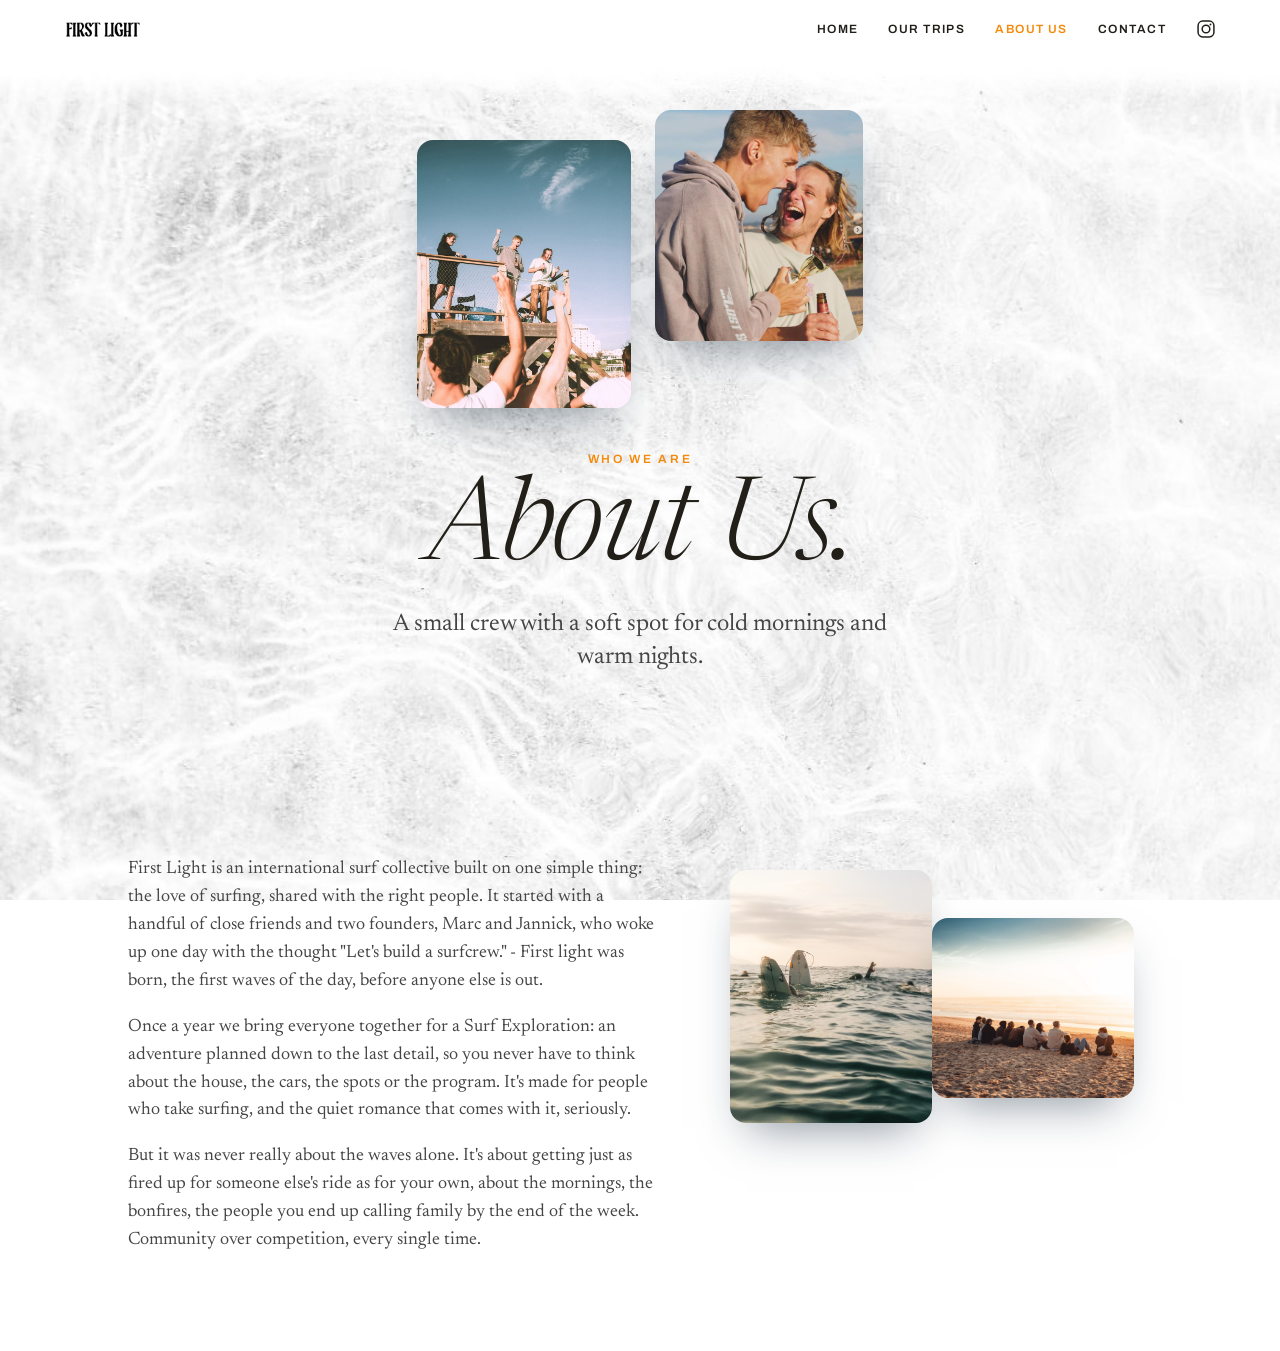
==== about/index.html @ 17855365 "Eigenstaendige Seiten (/trips /about /contact /imprint) mit echten URLs; Impressum englisch ohne Tel" ====
<!DOCTYPE html>
<html lang="en">
<head>
  <meta charset="utf-8">
  <meta name="viewport" content="width=device-width, initial-scale=1">
  <meta name="theme-color" content="#ffffff">
  <title>About Us — First Light</title>
  <meta name="description" content="First Light is an international surf collective built on the love of surfing, shared with the right people. Community over competition, every single time.">

  <link rel="preconnect" href="https://fonts.googleapis.com">
  <link rel="preconnect" href="https://fonts.gstatic.com" crossorigin>
  <link href="https://fonts.googleapis.com/css2?family=Newsreader:ital,opsz,wght@0,6..72,300;0,6..72,400;0,6..72,500;0,6..72,600;1,6..72,400;1,6..72,500&family=Archivo:wght@400;500;600;700&display=swap" rel="stylesheet">

  <link rel="icon" type="image/svg+xml" href="/assets/favicon_firstlight.png">
  <link rel="stylesheet" href="/styles.css">

  <!-- Intro-Herz nur beim ERSTEN Aufruf einer Sitzung zeigen. -->
  <script>
    try {
      if (sessionStorage.getItem('fl_intro_seen')) document.documentElement.classList.add('intro-seen');
      else sessionStorage.setItem('fl_intro_seen', '1');
    } catch (e) {}
  </script>
</head>

<body>

  <div class="loader" aria-hidden="true">
    <svg class="loader__heart" viewBox="0 0 240 220" fill="none" xmlns="http://www.w3.org/2000/svg">
      <path pathLength="1"
            d="M133 176 C 96 150, 44 130, 30 88 C 19 53, 52 24, 82 44 C 99 55, 111 73, 121 91 C 131 71, 146 49, 171 42 C 208 31, 227 64, 209 94 C 188 130, 138 156, 105 197"
            stroke="#F5F1E8" stroke-width="11" stroke-linecap="round" stroke-linejoin="round"/>
    </svg>
  </div>

  <div class="site-bg"></div>

  <header class="site-header">
    <div class="header-veil" aria-hidden="true"></div>
    <div class="header-inner">
      <a href="/" aria-label="First Light – Home">
        <img class="logo" src="/assets/firstlight-logo.png" alt="First Light">
      </a>
      <nav class="nav-desktop">
        <a class="nav-link" href="/">Home</a>
        <a class="nav-link" href="/trips/">Our Trips</a>
        <a class="nav-link" href="/about/" aria-current="page">About Us</a>
        <a class="nav-link" href="/contact/">Contact</a>
        <a class="nav-icon" href="https://www.instagram.com/firstlight.pt/" target="_blank" rel="noopener" aria-label="Instagram">
          <svg width="20" height="20" viewBox="0 0 24 24" fill="none" stroke="currentColor" stroke-width="1.8" stroke-linecap="round"><rect x="2.5" y="2.5" width="19" height="19" rx="5.5"></rect><circle cx="12" cy="12" r="4.6"></circle><circle cx="17.4" cy="6.6" r="1.1" fill="currentColor" stroke="none"></circle></svg>
        </a>
      </nav>
      <button class="burger" data-burger aria-label="Menü öffnen">
        <span class="burger__bar"></span>
        <span class="burger__bar"></span>
        <span class="burger__bar"></span>
      </button>
    </div>
  </header>

  <div class="mobile-menu" data-menu>
    <nav>
      <a class="mobile-menu__link" href="/">Home</a>
      <a class="mobile-menu__link" href="/trips/">Our Trips</a>
      <a class="mobile-menu__link" href="/about/" aria-current="page">About Us</a>
      <a class="mobile-menu__link" href="/contact/">Contact</a>
    </nav>
    <a class="mobile-menu__social" href="https://www.instagram.com/firstlight.pt/" target="_blank" rel="noopener" aria-label="Instagram">
      <svg width="22" height="22" viewBox="0 0 24 24" fill="none" stroke="currentColor" stroke-width="1.8" stroke-linecap="round"><rect x="2.5" y="2.5" width="19" height="19" rx="5.5"></rect><circle cx="12" cy="12" r="4.6"></circle><circle cx="17.4" cy="6.6" r="1.1" fill="currentColor" stroke="none"></circle></svg>
      <span>@FIRSTLIGHT.PT</span>
    </a>
  </div>


  <main>
    <!-- ================================================================
         SEITE: ABOUT US
         ================================================================ -->
    <section class="page" data-page="about" aria-label="About Us">

      <!-- ---- HERO ---- -->
      <div class="hero hero--sub">
        <div class="photo-row photo-row--sub hero-photos-about">
          <div class="photo float-a"><img src="/assets/web-ph-about-hero-1.jpg" alt=""></div>
          <div class="photo float-b"><img src="/assets/web-ph-about-hero-2.jpg" alt=""></div>
        </div>
        <div class="hero-copy">
          <div class="eyebrow">Who We Are</div>
          <h1 class="section-head">About Us.</h1>
          <p class="lede">A small crew with a soft spot for cold mornings and warm nights.</p>
        </div>
      </div>

      <!-- ---- TEXT + FOTOS ---- -->
      <section class="section">
        <div class="wrap about-grid">
          <div class="about-text reveal">
            <p>First Light is an international surf collective built on one simple thing: the love of surfing, shared with the right people. It started with a handful of close friends and two founders, Marc and Jannick, who woke up one day with the thought "Let's build a surfcrew." - First light was born, the first waves of the day, before anyone else is out.</p>
            <p>Once a year we bring everyone together for a Surf Exploration: an adventure planned down to the last detail, so you never have to think about the house, the cars, the spots or the program. It's made for people who take surfing, and the quiet romance that comes with it, seriously.</p>
            <p>But it was never really about the waves alone. It's about getting just as fired up for someone else's ride as for your own, about the mornings, the bonfires, the people you end up calling family by the end of the week. Community over competition, every single time.</p>
          </div>
          <div class="about-photos reveal reveal--d1">
            <div class="photo float-c"><img src="/assets/web-ph-about-3.jpg" alt=""></div>
            <div class="photo float-d"><img src="/assets/web-ph-about-2.jpg" alt=""></div>
          </div>
        </div>
      </section>
    </section>
  </main>

  <script src="/script.js"></script>
</body>
</html>
---- styles.css ----
/* ============================================================================
   FIRST LIGHT — Stylesheet
   ----------------------------------------------------------------------------
   Aufbau dieser Datei (von oben nach unten):
     1.  EINSTELLUNGEN   → Farben & Schriften zum schnellen Anpassen (:root)
     2.  GRUNDLAGEN      → Reset, Body, Hintergrund
     3.  HEADER & NAV    → Kopfzeile, Desktop-Navigation, Burger-Menü
     4.  MOBILE MENÜ     → Vollbild-Overlay auf dem Handy
     5.  BAUSTEINE       → wiederverwendbare Elemente (Buttons, Überschriften,
                            Fotos, Animationen) – einmal definiert, überall genutzt
     6.  SEITEN-LAYOUT   → Sections, Container, Hero
     7.  HOME            → Reel, Zitat, Key Facts, Programm, Preise, Footer
     8.  OUR TRIPS       → Trip-Blöcke
     9.  ABOUT US        → Text + Foto-Raster
     10. CONTACT         → schwebende Fotos + Kontaktbox
     11. DESKTOP         → alles ab 900px Breite (Mehrspaltigkeit etc.)
     12. BEWEGUNG AUS    → Animationen für Nutzer:innen mit "reduzierter Bewegung"

   TIPP: Das meiste, was du ändern willst (Farben, Schriften), steht ganz oben
   unter EINSTELLUNGEN. Texte und Bilder änderst du in der index.html.
   ============================================================================ */


/* ============================================================================
   1. EINSTELLUNGEN  —  hier die wichtigsten Stellschrauben
   ============================================================================ */
:root {
  /* ----- Farben -------------------------------------------------------------
     Ändere einen Hex-Wert (#......) und die Farbe wird überall im Layout
     übernommen, wo diese Variable benutzt wird. */
  --color-ink:        #211F18;  /* sehr dunkles Braun – Haupt-Überschriften & Text */
  --color-body:       var(--color-onyx-grey);  /* Fließtext → Onyx Grey */
  --color-muted:      var(--color-onyx-grey);  /* gedämpfter Text (Untertitel / Lede) → Onyx Grey */
  --color-blue:       #2F3F4C;  /* Blau – Footer, Loader & Imprint-Links */
  --color-navy:       var(--color-ocean-blue); /* Footer-Hintergrund → Ocean Blue */
  --color-accent:     var(--color-sunrise-orange); /* kleine Labels & Hover → Sunrise Orange */
  --color-gold:       var(--color-sunrise-orange); /* Buttons → Sunrise Orange */
  --color-gold-hover: #ffa971;  /* Sunrise Orange heller – Button beim Drüberfahren */
  --color-gold-soft:  var(--color-sunrise-orange); /* Button im dunklen Footer → Sunrise Orange */
  --color-cream:      var(--color-sea-salt);  /* heller Text auf dunklem Grund → Sea Salt */
  --color-cream-dim:  rgba(245,241,232,.78);  /* Sea Salt, leicht transparent */
  --color-mono:       var(--color-onyx-grey);  /* kleine Datums-/Mono-Labels → Onyx Grey */
  --color-line:       rgba(18,58,90,.16);    /* feine Trennlinien */
  --color-placeholder:#cdd6da;  /* Hintergrund leerer Foto-Platzhalter */

  /* ----- FIRST LIGHT COLOR IDENTITY -----------------------------------------
     Die offiziellen Markenfarben. Um sie irgendwo zu verwenden, einfach
     z. B. background: var(--color-ocean-blue); schreiben. */
  --color-ocean-blue:     #2F3F4C;  /* Ocean Blue    – dunkles Blau */
  --color-sea-salt:       #F5F1E8;  /* Sea Salt      – warmes Off-White */
  --color-sunrise-orange: #f5890a;  /* Sunrise Orange – kräftiger Akzent */
  --color-onyx-grey:      #454545;  /* Onyx Grey     – neutrales Dunkelgrau */

  /* ----- Schriften ----------------------------------------------------------
     Geladen werden Newsreader (Serife) & Archivo (serifenlos) per Google Fonts
     im <head> der index.html. Willst du andere Schriften:
       1. neuen <link> in der index.html eintragen
       2. hier den Namen austauschen */
  --font-serif: 'Newsreader', Georgia, serif;        /* Überschriften & Fließtext */
  --font-sans:  'Archivo', Helvetica, Arial, sans-serif; /* Labels, Navi, Buttons */
  --font-mono:  'Archivo', Helvetica, Arial, sans-serif; /* kleine Datums-Labels –
                   bewusst dieselbe Schrift wie Buttons/Eyebrows (einheitliches Bild) */

  /* ----- Layout -------------------------------------------------------------- */
  --maxwidth:  1080px;  /* maximale Breite des Inhalts auf großen Bildschirmen */
  --radius:    16px;    /* Eck-Rundung der Fotos */
  --shadow:    0 22px 44px -18px rgba(20,40,60,.5); /* Schatten unter den Fotos */
}


/* ============================================================================
   2. GRUNDLAGEN
   ============================================================================ */
* { box-sizing: border-box; }

html, body {
  margin: 0;
  padding: 0;
  font-family: var(--font-serif);
  color: var(--color-ink);
}
/* Weiß NUR auf html (nicht body!): wird beim Überscrollen (Gummiband-
   Effekt) sichtbar. Auf dem body würde es das Wasser-Foto (.site-bg,
   z-index:-1) verdecken. */
html { background: #ffffff; }

/* Fixer Hintergrund: das Wasser-Foto bleibt beim Scrollen stehen.
   Liegt hinter allen Inhalten (z-index:-1). Bild austauschen:
   assets/web-bg.jpg ersetzen oder den Pfad unten ändern. */
.site-bg {
  position: fixed;
  top: 0;
  left: 0;
  right: 0;
  /* Feste Höhe statt bottom:0 (früher inset:0). Am Handy ändert das Ein-/
     Ausblenden der Safari-Adressleiste sonst laufend die Elementhöhe, wodurch
     das "cover"-Hintergrundbild beim Scrollen sichtbar rein-/rauszoomt.
     100lvh ist die stabile, größtmögliche Viewport-Höhe → kein Zoomen mehr.
     100vh dient als Fallback für ältere Browser ohne lvh-Einheit. */
  height: 100vh;
  height: 100lvh;
  z-index: -1;
  /* Das Bild liegt auf ::before, damit dieses fixed-Element für Safaris
     Statusleisten-Sampling unsichtbar bleibt (siehe .site-header). */
}
.site-bg::before {
  content: "";
  position: absolute; inset: 0;
  background: #f4f6f7 url('assets/web-bg.jpg') center center / cover no-repeat;
}

img { display: block; max-width: 100%; }
a   { color: inherit; }


/* ============================================================================
   3. HEADER & NAVIGATION
   ============================================================================ */
/* Kopfzeile bleibt oben fixiert. Der weiße Verlauf sorgt dafür, dass die
   Navigation auch über hellen Fotos lesbar bleibt. */
/* WICHTIG – Safari-26-Statusleisten-Fix (iPhone):
   Safari 26 färbt den Bereich hinter Uhr/Dynamic Island mit der
   background-color des obersten sticky/fixed Elements ein – aber nur,
   wenn die Farbe DIREKT auf dem Element liegt (Verläufe, ::before und
   absolute Kinder ignoriert es). Deshalb ist der Header ein deckend
   weißer Balken – wie bei tagesschau.de und transfermarkt.de, wo die
   Statusleiste sauber aussieht. Der weiche Übergang nach unten liegt
   auf dem Kind-Element .header-veil (direkt unter dem Balken).
   margin-bottom gleicht die Höhe aus → kein Layout-Platzverbrauch. */
.site-header {
  position: sticky;
  top: 0;
  height: 64px;
  margin-bottom: -64px;
  background-color: #ffffff;     /* ← DIE Zeile, die Safari 26 ausliest */
  z-index: 50;
  pointer-events: none;          /* Balken selbst nicht klickbar … */
  transition: opacity .3s ease;
}

/* Weiche Unterkante des weißen Header-Balkens (das <div class="header-veil">
   in der index.html): kurzer Verlauf von voll weiß zu durchsichtig, damit
   die Fotos beim Scrollen sanft unter dem Balken abtauchen statt hart
   abgeschnitten zu werden. */
.header-veil {
  position: absolute;
  top: 100%;                     /* beginnt direkt unter dem weißen Balken */
  left: 0; right: 0;
  height: 40px;
  pointer-events: none;
  background: linear-gradient(180deg,
    #ffffff 0%, rgba(255,255,255,.9) 30%, rgba(255,255,255,.55) 60%,
    rgba(255,255,255,.22) 82%, rgba(255,255,255,0) 100%);
}

/* … aber Logo, Navi & Burger schon */
.header-inner {
  position: relative;   /* liegt damit ÜBER dem .header-veil-Hintergrund */
  display: flex;
  align-items: center;
  justify-content: space-between;
  padding: 18px 22px 0;   /* 18px Abstand zur Bildschirm-Oberkante */
  max-width: 1240px;
  margin: 0 auto;
}
.header-inner a,
.header-inner nav,
.header-inner button { pointer-events: auto; }

.logo { height: 22px; width: auto; }   /* Größe des Logos im Header */

/* Desktop-Navigation – auf dem Handy ausgeblendet (siehe Abschnitt 11) */
.nav-desktop { display: none; gap: 30px; align-items: center; }
.nav-link {
  font: 600 12px/1 var(--font-sans);
  letter-spacing: .12em;
  text-transform: uppercase;
  color: var(--color-ink);
  text-decoration: none;
  transition: color .2s ease;
}
.nav-link:hover,
.nav-icon:hover { color: var(--color-accent); }
/* aktuelle Seite in der Navigation hervorheben (eigenständige Seiten) */
.nav-link[aria-current="page"] { color: var(--color-accent); }
.nav-icon { display: inline-flex; color: var(--color-ink); transition: color .2s ease; }

/* Burger-Button (nur Handy). Die drei Balken haben Surfbrett-Form (clip-path). */
.burger {
  display: flex; flex-direction: column; gap: 6px;
  background: none; border: none; padding: 6px; cursor: pointer;
}
.burger__bar {
  display: block; width: 30px; height: 6px;
  background: var(--color-ink);
  clip-path: polygon(0 50%,16% 0,84% 0,100% 50%,84% 100%,16% 100%);
}

/* Wenn das Mobile-Menü offen ist, blenden wir den Header aus
   (die Klasse .menu-open wird per JavaScript an <body> gesetzt). */
.menu-open .site-header { opacity: 0; pointer-events: none; }


/* ============================================================================
   4. MOBILE MENÜ  (Vollbild-Overlay)
   ============================================================================ */
.mobile-menu {
  position: fixed; inset: 0; z-index: 60;
  /* WICHTIG: Dunkle Farbe + Blur liegen auf ::before, NICHT hier!
     Safari 26 liest background-color/backdrop-filter von fixed-Elementen
     für die iPhone-Statusleiste aus – auch im unsichtbaren Zustand
     (opacity 0). Das Menü liegt mit z-index 60 ÜBER dem weißen Header
     (50) und würde dessen Farbe sonst dauerhaft überstimmen. */
  opacity: 0; pointer-events: none; visibility: hidden;
  transform: translateY(-8px);
  transition: opacity .38s ease, transform .38s ease, visibility 0s linear .38s;
  display: flex; flex-direction: column;
  align-items: center; justify-content: flex-start;
  /* safe-area: Menüpunkte nicht unter Statusleiste/Home-Balken schieben */
  padding: calc(104px + env(safe-area-inset-top, 0px)) 32px
           calc(38px + env(safe-area-inset-bottom, 0px));
  text-align: center;
}
.mobile-menu::before {
  content: "";
  position: absolute; inset: 0; z-index: -1;
  background: rgba(47,63,76,.96);   /* Ocean Blue (#2F3F4C), leicht transparent */
  backdrop-filter: blur(8px);
  -webkit-backdrop-filter: blur(8px);
}
.mobile-menu.is-open {
  opacity: 1; pointer-events: auto; visibility: visible;
  transform: translateY(0);
  transition: opacity .38s ease, transform .38s ease, visibility 0s;
}
.mobile-menu nav { display: flex; flex-direction: column; align-items: center; gap: 6px; }
.mobile-menu__link {
  font: 300 44px/1.18 var(--font-serif);
  color: var(--color-cream);
  text-decoration: none;
  transition: color .2s ease;
}
.mobile-menu__link:hover,
.mobile-menu__link[aria-current="page"] { color: var(--color-gold); }
.mobile-menu__social {
  margin-top: auto;
  display: inline-flex; align-items: center; justify-content: center; gap: 10px;
  text-decoration: none; color: rgba(239,230,213,.7);
  transition: color .2s ease;
}
.mobile-menu__social:hover { color: var(--color-gold); }
.mobile-menu__social span { font: 600 12px var(--font-sans); letter-spacing: .12em; }


/* ============================================================================
   5. WIEDERVERWENDBARE BAUSTEINE
   ============================================================================ */

/* --- kleines Großbuchstaben-Label über Überschriften ("THE FIRST LIGHT …") - */
.eyebrow {
  font: 600 12px/1 var(--font-sans);
  letter-spacing: .22em;
  text-transform: uppercase;
  color: var(--color-accent);
  margin-bottom: 14px;
}
/* Variante mit etwas weniger Abstand (in Sektionen) */
.eyebrow--section { letter-spacing: .18em; margin-bottom: 8px; }

/* --- große Display-Überschrift auf der Startseite ("Surf Days.") ---------- */
.h1-display {
  margin: 0;
  font: italic 300 clamp(64px, 17vw, 96px)/0.92 var(--font-serif);
  letter-spacing: -.02em;
  color: var(--color-ink);
}
/* --- Display-Überschrift der Unterseiten ("Our Trips." / "About Us." …) ---
   Bewusst gleiche Größe wie .h1-display ("Surf Days." auf der Startseite). */
.section-head {
  margin: 0;
  font: italic 300 clamp(64px, 17vw, 96px)/0.92 var(--font-serif);
  letter-spacing: -.02em;
  color: var(--color-ink);
}
/* --- Standard-Überschrift innerhalb einer Sektion ------------------------- */
.h2 {
  margin: 0 0 26px;
  font: italic 400 30px/1.08 var(--font-serif);
  color: var(--color-ink);
}
/* --- einleitender Untertitel unter den großen Überschriften --------------- */
.lede {
  font: 400 19px/1.35 var(--font-serif);
  color: var(--color-muted);
  max-width: 340px;
}
/* --- kleines Datums-/Mono-Label ("SEP 5–12 · 2026 · PORTUGAL") ------------ */
.meta {
  font: 600 11px/1 var(--font-mono);
  letter-spacing: .18em;
  color: var(--color-mono);
}
/* --- großes Zitat --------------------------------------------------------- */
.quote {
  margin: 0;
  font: italic 400 32px/1.18 var(--font-serif);
  color: var(--color-ink);   /* das übliche "Schwarz" der Überschriften */
}

/* --- Buttons (goldener "Pillen"-Button) ----------------------------------- */
.btn {
  display: inline-flex; align-items: center; gap: 9px;
  font: 600 13px/1 var(--font-sans);
  letter-spacing: .10em;
  text-transform: uppercase;
  color: var(--color-sea-salt);
  background: var(--color-gold);
  padding: 15px 24px;
  border-radius: 999px;
  text-decoration: none;
  cursor: pointer; border: none;
  transition: background .2s ease;
}
/* Helleres Orange nur bei echtem Maus-Hover. Auf Touch-Geräten (iPhone)
   würde der Zustand nach dem Tippen "kleben bleiben" und der Button sähe
   dauerhaft anders aus als die übrigen CTAs. */
@media (hover: hover) {
  .btn:hover { background: var(--color-gold-hover); }
}

/* --- Foto-Karte: einheitlicher Look für ALLE Bilder ----------------------- */
/* Jedes <div class="photo"> enthält genau ein <img>. Bild austauschen =
   in der index.html das src="…" des <img> ändern. Größe/Position der einzelnen
   Fotos wird in den jeweiligen Abschnitten (Hero, Trips, …) gesetzt. */
.photo {
  position: relative;
  border-radius: var(--radius);
  overflow: hidden;
  box-shadow: var(--shadow);
}
.photo img {
  position: absolute; inset: 0;
  width: 100%; height: 100%;
  object-fit: cover;            /* füllt die Karte ohne Verzerrung */
}
/* leerer Platzhalter, bis ein echtes Foto eingesetzt wird */
.photo--placeholder {
  background: var(--color-placeholder);
  display: flex; align-items: center; justify-content: center;
}
.photo--placeholder::after {
  content: "photo";
  font: 500 9px/1 var(--font-mono);
  letter-spacing: .12em; text-transform: uppercase;
  color: #5b6b73;
}

/* --- Schwebe-Animation der Fotos -----------------------------------------
   Fünf leicht unterschiedliche Bewegungen (a–e), damit die Fotos nicht
   synchron wippen. Auf ein Foto wird z. B. class="photo float-a" gesetzt. */
@keyframes float-a { from { transform: rotate(-4deg)  translate(0,0); } to { transform: rotate(-2.4deg) translate(5px,-16px); } }
@keyframes float-b { from { transform: rotate(5deg)   translate(0,0); } to { transform: rotate(3.2deg)  translate(-7px,-13px); } }
@keyframes float-c { from { transform: rotate(3deg)   translate(0,0); } to { transform: rotate(5deg)    translate(6px,-11px); } }
@keyframes float-d { from { transform: rotate(-2deg)  translate(0,0); } to { transform: rotate(-4deg)   translate(-6px,-15px); } }
@keyframes float-e { from { transform: rotate(1.5deg) translate(0,0); } to { transform: rotate(-1deg)   translate(5px,-9px); } }
.float-a { animation: float-a 7s   ease-in-out infinite alternate; }
.float-b { animation: float-b 8.5s ease-in-out infinite alternate; }
.float-c { animation: float-c 7.6s ease-in-out infinite alternate; }
.float-d { animation: float-d 9.4s ease-in-out infinite alternate; }
.float-e { animation: float-e 7.9s ease-in-out infinite alternate; }

/* --- Einblenden beim Scrollen --------------------------------------------
   Elemente mit class="reveal" starten unsichtbar und blenden beim Scrollen
   sanft ein (nur Deckkraft, ohne Bewegung/Zoom).
   Das JavaScript fügt dazu die Klasse .is-visible hinzu. */
.reveal {
  opacity: 0;
  transition: opacity .7s ease;
}
.reveal.is-visible { opacity: 1; }
.reveal--d1 { transition-delay: .08s; }  /* leicht verzögert (Staffelung) */
.reveal--d2 { transition-delay: .12s; }


/* ============================================================================
   6. SEITEN-LAYOUT
   ============================================================================ */
/* Eine "Seite" = ein Abschnitt der Single-Page-Site. Per JavaScript wird
   immer nur eine sichtbar geschaltet (Home / Trips / About / Contact). */
.page[hidden] { display: none; }

/* zentrierter Inhalts-Container mit Innenabstand */
.wrap {
  width: 100%;
  max-width: var(--maxwidth);
  margin: 0 auto;
  padding: 0 28px;
}
.wrap--narrow { max-width: 760px; }   /* schmaler (Preise, Newsletter) */
.wrap--cta    { max-width: 820px; }   /* Schluss-Aufruf */

/* vertikaler Abstand zwischen den Sektionen */
.section { padding: 52px 0; }
.section--tight-top    { padding-top: 34px; }
.section--tight-bottom { padding-bottom: 38px; }

/* Hero = der große Kopfbereich oben auf jeder Seite */
.hero {
  position: relative;
  min-height: 100vh;
  display: flex; flex-direction: column;
  justify-content: center; align-items: center;
  gap: clamp(34px, 6vh, 68px);
  /* oben Platz für den fixierten Header (+ iPhone-Statusleiste) */
  padding: calc(120px + env(safe-area-inset-top, 0px)) 22px 60px;
  overflow: hidden;
}
.hero--sub { min-height: 66vh; gap: clamp(28px,5vh,52px); padding-bottom: 48px; }
.hero-copy { position: relative; z-index: 2; display: flex; flex-direction: column; align-items: center; text-align: center; }

/* Reihe schwebender Fotos im Hero */
.photo-row {
  display: flex; justify-content: center; align-items: flex-start;
  gap: clamp(12px,1.8vw,26px);
  width: 100%; max-width: 1040px; flex-wrap: nowrap;
}
.photo-row--sub { max-width: 520px; }


/* ============================================================================
   7. HOME
   ============================================================================ */

/* --- Hero-Fotos der Startseite (4 Stück, leicht versetzt) ----------------- */
.hero-photos-home .photo:nth-child(1) { width: clamp(112px,19vw,238px); aspect-ratio: 5/6;   margin-top: 40px; }
.hero-photos-home .photo:nth-child(2) { width: clamp(94px,16vw,196px);  aspect-ratio: 1/1;   margin-top: 8px; }
.hero-photos-home .photo:nth-child(3) { width: clamp(110px,19vw,228px); aspect-ratio: 5/6;   margin-top: 56px; }
.hero-photos-home .photo:nth-child(4) { width: clamp(88px,14.5vw,186px);aspect-ratio: 14/15; margin-top: 22px; }

/* --- Reel / Video ---------------------------------------------------------
   Hochkant-Videofläche. Noch ist hier ein Platzhalter. Um ein Video
   einzusetzen, in der index.html ein src in das <video>-Tag eintragen, z. B.:
       <video … src="assets/dein-clip.mp4"></video>
   Der Play-Platzhalter darüber kann dann entfernt werden. */
.reel-wrap { padding: 0; }
.reel {
  position: relative;
  width: 100%; aspect-ratio: 9/16;
  overflow: hidden; background: #d4dadd;
}
.reel video { position: absolute; inset: 0; z-index: 1; width: 100%; height: 100%; object-fit: cover; }
.reel__overlay {
  position: absolute; inset: 0; z-index: 2;
  display: flex; flex-direction: column; align-items: center; justify-content: center; gap: 16px;
}
.reel__play {
  width: 66px; height: 66px; border-radius: 999px;
  background: rgba(255,255,255,.92);
  display: flex; align-items: center; justify-content: center;
}
.reel__play::after {  /* das Play-Dreieck */
  content: ""; width: 0; height: 0;
  border-style: solid; border-width: 11px 0 11px 19px;
  border-color: transparent transparent transparent #4a5a62;
  margin-left: 4px;
}
.reel__hint { font: 500 10px/1 var(--font-mono); letter-spacing: .14em; text-transform: uppercase; color: #5b6b73; }

/* --- Crew-Fotoreihe (3 nebeneinander) -------------------------------------
   margin-top gibt der Fotoreihe Luft nach oben (zum Zitat); der Abstand nach
   unten (zur Programm-Sektion) wird über section--tight-top/-bottom klein
   gehalten, damit oben und unten ungefähr gleich viel Luft ist. */
.crew { display: flex; gap: 12px; margin-top: 60px; }
.crew .photo { flex: 1; height: 128px; }

/* --- Key Facts (Raster aus kleinen Kästchen) ------------------------------ */
.keyfacts {
  display: grid; grid-template-columns: 1fr 1fr; gap: 1px;
  background: rgba(18,58,90,.14);
  border: 1px solid rgba(18,58,90,.14);
  border-radius: 14px; overflow: hidden;
}
.keyfact { background: #fff; padding: 22px 20px; }
.keyfact__label { font: 600 10px/1 var(--font-sans); letter-spacing: .14em; text-transform: uppercase; color: var(--color-accent); margin-bottom: 9px; }
.keyfact__value { font: 400 19px/1.15 var(--font-serif); color: var(--color-ink); }

/* --- Programm (nummerierte Liste) -----------------------------------------
   Weiße Karte wie bei Key Facts & Preisen: hebt die Liste vom Wasser-
   Hintergrund ab. Die feinen Linien trennen die einzelnen Punkte. */
.programme {
  background: #fff;
  border: 1px solid var(--color-line);
  border-radius: 14px;
  padding: 4px 24px;
}
.programme__item {
  display: flex; align-items: baseline; gap: 16px;
  padding: 15px 0;
  border-bottom: 1px solid var(--color-line);
  break-inside: avoid;          /* hält eine Zeile in einer Spalte zusammen */
}
.programme__item:last-child { border-bottom: none; }
.programme__num  { font: 500 11px/1 var(--font-mono); color: var(--color-accent); width: 22px; }
.programme__name { font: 400 19px/1 var(--font-serif); color: var(--color-ink); }
.programme__name--italic { font-style: italic; }

/* --- Preise --------------------------------------------------------------- */
.price-card { border: 1px solid var(--color-line); border-radius: 14px; overflow: hidden; background: #fff; }
.price-row {
  display: flex; align-items: baseline; justify-content: space-between; gap: 18px;
  padding: 18px 22px;
  border-bottom: 1px solid rgba(18,58,90,.12);
}
.price-row:last-child { border-bottom: none; }
.price-row__label { font: 400 19px/1.2 var(--font-serif); color: var(--color-ink); }
.price-row__value { font: 500 24px/1 var(--font-serif); color: var(--color-ink); white-space: nowrap; }

/* --- Schluss-Aufruf (Closing CTA) ----------------------------------------- */
.closing { padding: 6px 0 64px; text-align: center; }
.closing h2 { margin: 0 0 36px; font: italic 300 clamp(40px,5vw,64px)/1.04 var(--font-serif); color: var(--color-ink); }
.closing .meta { margin: 0 0 24px; }

/* --- Footer (dunkelblau) -------------------------------------------------- */
.footer { background: var(--color-blue); padding: 56px 0 44px; color: var(--color-cream); }
.footer .eyebrow { color: var(--color-gold-soft); margin-bottom: 10px; }
.footer h2 { margin: 0 0 14px; font: 400 26px/1.12 var(--font-serif); color: var(--color-cream); }
.footer p  { margin: 0 0 26px; font: 400 15px/1.5 var(--font-serif); color: var(--color-cream-dim); max-width: 440px; }
.footer-social { display: inline-flex; align-items: center; gap: 10px; text-decoration: none; color: var(--color-cream); transition: color .2s ease; }
.footer-social:hover { color: var(--color-gold-soft); }
.footer-social span { font: 600 12px var(--font-sans); letter-spacing: .06em; }
/* zentriert den Instagram-Link unter dem Newsletter-Feld */
.footer-social-wrap { display: flex; justify-content: center; margin-top: 22px; }

/* --- Newsletter-Formular (im Footer) -------------------------------------- */
.newsletter { display: flex; gap: 8px; max-width: 460px; }
.newsletter input {
  flex: 1; min-width: 0;
  font: 400 14px var(--font-sans);
  padding: 13px 15px; border-radius: 999px;
  border: 1px solid rgba(245,241,232,.28);
  background: transparent; color: var(--color-cream);
}
/* Gleicher Stil wie die großen CTA-Buttons (.btn): Pille, Großbuchstaben */
.newsletter button {
  font: 600 13px/1 var(--font-sans); letter-spacing: .10em;
  text-transform: uppercase;
  padding: 15px 22px; border-radius: 999px; border: none;
  background: var(--color-gold); color: var(--color-sea-salt);
  cursor: pointer; white-space: nowrap;
  transition: background .2s ease;
}
@media (hover: hover) {
  .newsletter button:hover { background: var(--color-gold-hover); }
}
/* Erfolgsmeldung, die nach dem Absenden das Formular ersetzt */
.newsletter__done { margin: 0; font: 400 15px/1.5 var(--font-serif); color: var(--color-cream); }
/* Spam-Falle: komplett unsichtbar (nur Bots tragen hier etwas ein) */
.hp-field { position: absolute; left: -9999px; width: 1px; height: 1px; opacity: 0; }


/* ============================================================================
   8. OUR TRIPS
   ============================================================================ */

/* --- Hero-Fotos der Trips-Seite (2 Stück) --------------------------------- */
.hero-photos-trips .photo:nth-child(1) { width: clamp(128px,20vw,224px); aspect-ratio: 4/5; margin-top: 30px; }
.hero-photos-trips .photo:nth-child(2) { width: clamp(118px,18vw,206px); aspect-ratio: 5/6; margin-top: 0; }

/* --- ein einzelner Trip-Block --------------------------------------------- */
/* Auf dem Handy: Text zuerst, Foto-Cluster zentriert DARUNTER (kein Überlappen).
   Auf dem Desktop wird daraus ein 2-Spalten-Raster (siehe Abschnitt 11). */
.trip { position: relative; padding: 0 28px; }
.trip-copy { position: relative; z-index: 2; }
.trip-copy .eyebrow,
.trip-copy .label { font: 500 11px/1 var(--font-mono); letter-spacing: .08em; color: var(--color-accent); margin-bottom: 8px; }
.trip-copy h2 { margin: 0 0 8px; font: 400 clamp(34px,4.5vw,52px)/1.02 var(--font-serif); color: var(--color-ink); }
.trip-copy p  { margin: 0; font: 400 18px/1.4 var(--font-serif); color: var(--color-muted); max-width: 300px; }

/* Foto-Cluster eines Trips (drei überlappende Fotos).
   Handy: großer, dichter Cluster, zentriert unter dem Text (überlagert den Text
   nicht). Höhe kommt aus aspect-ratio, damit alles sauber mitskaliert. */
.trip-stage { position: relative; width: min(320px, 82vw); aspect-ratio: 300 / 460; margin: 26px auto 0; }

/* Positionen der drei Fotos – Standard-Ausrichtung (Trip 01 & 03) */
.trip:not(.trip--rev) .trip-stage .photo:nth-child(1) { position: absolute; right: 0;  top: 0;   width: 62%; aspect-ratio: 4/5; }
.trip:not(.trip--rev) .trip-stage .photo:nth-child(2) { position: absolute; left: 0;   top: 33%; width: 56%; aspect-ratio: 1/1; }
.trip:not(.trip--rev) .trip-stage .photo:nth-child(3) { position: absolute; right: 8%; top: 54%; width: 52%; aspect-ratio: 4/5; }
/* gespiegelte Ausrichtung (Trip 02) */
.trip--rev .trip-stage .photo:nth-child(1) { position: absolute; left: 0;   top: 0;   width: 62%; aspect-ratio: 4/5; }
.trip--rev .trip-stage .photo:nth-child(2) { position: absolute; right: 0;  top: 33%; width: 56%; aspect-ratio: 1/1; }
.trip--rev .trip-stage .photo:nth-child(3) { position: absolute; left: 8%;  top: 54%; width: 52%; aspect-ratio: 4/5; }

/* --- Newsletter-Footer der Trips-Seite ------------------------------------ */
/* --- Instagram-Symbol + Imprint: rechts unten im Footer, auf einer Höhe --- */
.footer-legal {
  margin-top: 44px;
  display: flex;
  align-items: center;
  justify-content: flex-end;
  gap: 18px;
}
.footer-legal a {
  font: 500 11px/1 var(--font-sans);
  letter-spacing: .1em;
  text-transform: uppercase;
  color: var(--color-cream-dim);
  text-decoration: none;
  transition: color .2s ease;
}
.footer-legal a:hover { color: var(--color-gold-soft); }

/* --- Imprint-Seite (Impressum) --------------------------------------------- */
.imprint {
  max-width: 640px;
  margin: 0 auto;
  padding: 140px 28px 90px;   /* oben Platz für den fixierten Header */
}
.imprint h2 {
  margin: 34px 0 10px;
  font: 600 13px/1 var(--font-sans);
  letter-spacing: .08em;
  text-transform: uppercase;
  color: var(--color-accent);
}
.imprint p {
  margin: 0;
  font: 400 15px/1.65 var(--font-serif);
  color: var(--color-body);
}
.imprint a { color: var(--color-blue); }

.footer--center { padding: 50px 0 46px; }
.footer--center .wrap { text-align: center; }
.footer--center .eyebrow { font: 500 11px/1 var(--font-mono); letter-spacing: .08em; color: var(--color-gold-soft); margin-bottom: 10px; }
.footer--center h2 { margin: 0 0 12px; font: 400 clamp(26px,3.4vw,38px)/1.12 var(--font-serif); }
.footer--center p  { margin: 0 auto 22px; }
.footer--center .newsletter { max-width: 460px; margin: 0 auto; }


/* ============================================================================
   9. ABOUT US
   ============================================================================ */

/* --- Hero-Fotos der About-Seite (2 Stück) --------------------------------- */
.hero-photos-about .photo:nth-child(1) { width: clamp(122px,19vw,214px);   aspect-ratio: 4/5;  margin-top: 30px; }
.hero-photos-about .photo:nth-child(2) { width: clamp(120px,18.5vw,208px); aspect-ratio: 9/10; margin-top: 0; }

/* --- Textspalte ----------------------------------------------------------- */
.about-text p { margin: 0 0 18px; font: 400 18px/1.55 var(--font-serif); color: var(--color-body); }
.about-text p:last-child { margin-bottom: 0; }

/* --- Foto-Raster neben dem Text (2 überlappende Fotos) -------------------- */
.about-photos { position: relative; min-height: 220px; margin-top: 14px; }
.about-photos .photo:nth-child(1) { position: absolute; left: 4%;  top: 0;    width: 46%; aspect-ratio: 4/5; }
.about-photos .photo:nth-child(2) { position: absolute; right: 4%; top: 48px; width: 46%; aspect-ratio: 9/8; }


/* ============================================================================
   10. CONTACT
   ============================================================================ */
.contact-stage {
  position: relative; min-height: 100vh;
  display: flex; flex-direction: column;
  justify-content: center; align-items: center; text-align: center;
  padding: 96px 30px 48px; overflow: hidden;
}
/* vier schwebende Fotos in den Ecken */
.contact-stage > .photo:nth-child(1) { position: absolute; left: 6%;  top: 16%;    width: clamp(120px,24vw,200px); aspect-ratio: 4/5; }
.contact-stage > .photo:nth-child(2) { position: absolute; right: 6%; top: 20%;    width: clamp(110px,22vw,190px); aspect-ratio: 4/5; }
.contact-stage > .photo:nth-child(3) { position: absolute; left: 14%; bottom: 14%; width: clamp(110px,22vw,185px); aspect-ratio: 6/7; }
.contact-stage > .photo:nth-child(4) { position: absolute; right: 13%;bottom: 16%; width: clamp(105px,21vw,175px); aspect-ratio: 7/8; }

.contact-box { position: relative; z-index: 2; display: flex; flex-direction: column; align-items: center; }
.contact-box p { margin: 16px 0 30px; font: 400 19px/1.35 var(--font-serif); color: var(--color-muted); max-width: 300px; }
.contact-box .btn { margin-bottom: 18px; }
.contact-link { display: inline-flex; align-items: center; gap: 10px; text-decoration: none; color: var(--color-blue); transition: color .2s ease; }
.contact-link:hover { color: var(--color-accent); }
.contact-link span { font: 600 12px var(--font-sans); letter-spacing: .08em; }


/* ============================================================================
   11. DESKTOP  —  alles ab 900px Bildschirmbreite
   ----------------------------------------------------------------------------
   Hier wird das mobile (einspaltige) Layout zum mehrspaltigen Desktop-Layout.
   Darunter (Handy) gelten die Regeln aus den Abschnitten oben.
   ============================================================================ */

/* ============ HANDY-FEINSCHLIFF: Fotos größer / dichter (< 900px) ============ */
@media (max-width: 899px) {
  /* Startseiten-Hero: 2 Fotos oben – Überschrift & CTA in der Mitte –
     2 Fotos unten. Der Foto-Container wird per display:contents aufgelöst,
     dadurch lassen sich die vier Fotos einzeln im Raster des .hero
     anordnen und der Text rutscht dazwischen (nur Handy; am Desktop
     bleibt die gewohnte Reihe über dem Text). */
  [data-page="home"] .hero {
    display: grid;
    grid-template-columns: repeat(2, minmax(0, 215px));
    justify-content: center;
    align-content: start;   /* oben beginnen – nicht mittig überlaufen lassen */
    align-items: start;
    row-gap: clamp(20px, 3.5vh, 36px);
    column-gap: 0;
    padding-top: 102px;  /* obere Fotos näher an den Header rücken
                            (unter dem weißen Verlauf bleiben sie sichtbar) */
  }
  /* mehr Luft über und unter dem Textblock */
  [data-page="home"] .hero-copy { margin: 20px 0; }
  .hero-photos-home { display: contents; }
  .hero-photos-home .photo { width: 108% !important; margin-top: 0 !important; }
  .hero-photos-home .photo:nth-child(1) { order: 1; z-index: 2; }
  .hero-photos-home .photo:nth-child(2) { order: 2; margin-left: -8% !important; margin-top: 26px !important; z-index: 1; }
  [data-page="home"] .hero-copy { order: 3; grid-column: 1 / -1; justify-self: center; }
  .hero-photos-home .photo:nth-child(3) { order: 4; z-index: 3; }
  .hero-photos-home .photo:nth-child(4) { order: 5; margin-left: -8% !important; margin-top: 22px !important; z-index: 2; }

  /* Trips-Hero: zwei deutlich größere Fotos nebeneinander */
  .hero-photos-trips .photo:nth-child(1) { width: 43vw; }
  .hero-photos-trips .photo:nth-child(2) { width: 40vw; }

  /* About-Hero: zwei größere Fotos nebeneinander */
  .hero-photos-about .photo:nth-child(1) { width: 43vw; }
  .hero-photos-about .photo:nth-child(2) { width: 41vw; }

  /* Crew-Fotos (Startseite) höher */
  .crew { gap: 10px; }
  .crew .photo { height: 150px; }

  /* About: die beiden Fotos größer */
  .about-photos { min-height: 280px; }
  .about-photos .photo:nth-child(1) { width: 52%; }
  .about-photos .photo:nth-child(2) { width: 52%; top: 64px; }

  /* Trips: kompakter – weniger Abstand zwischen Foto-Cluster und nächstem Trip */
  [data-page="trips"] .section { padding: 24px 0; }

  /* About & Trips: Hero kompakt, gleicher (kleiner) Abstand zum Inhalt darunter */
  [data-page="about"] .hero--sub,
  [data-page="trips"] .hero--sub { min-height: auto; padding-bottom: 0; }
  [data-page="about"] .section { padding: 24px 0; }  /* wie bei Trips */

  /* Kontakt: ganz leicht mehr Platz über "Say Hi" (Inhalt etwas nach unten) */
  .contact-stage { padding-top: 124px; }

  /* Kontakt: Eck-Fotos etwas größer UND weiter aus der Mitte gerückt
     (obere zwei höher, untere zwei tiefer), damit sie die Buttons nicht überlappen */
  .contact-stage > .photo:nth-child(1) { width: 38vw; top: 8%; }
  .contact-stage > .photo:nth-child(2) { width: 36vw; top: 10%; }
  .contact-stage > .photo:nth-child(3) { width: 36vw; bottom: 3%; }
  .contact-stage > .photo:nth-child(4) { width: 34vw; bottom: 4%; }
}

@media (min-width: 900px) {
  /* Navigation umschalten: Burger weg, Desktop-Navi sichtbar */
  .burger { display: none; }
  .nav-desktop { display: flex; }
  .header-inner { padding: 18px 44px 0; }

  /* Hero größer & zentriert */
  .hero { min-height: max(82vh, 600px); padding: 110px 24px 7vh; }
  .page[data-page="home"] .hero { min-height: max(92vh, 780px); }
  .hero-copy { max-width: 760px; margin: 0 auto; padding: 0 24px; }
  .h1-display  { font-size: clamp(96px, 9vw, 156px); }
  .section-head{ font-size: clamp(96px, 9vw, 156px); }
  .lede { font-size: 24px; max-width: 520px; }

  /* mehr Luft zwischen den Sektionen */
  .section { padding: 96px 0; }
  .section--tight-bottom { padding-bottom: 34px; }
  .section--tight-top    { padding-top: 30px; }

  /* Our Trips: etwas kompaktere Abstände zwischen den einzelnen Trips
     (nur Desktop – am Handy gelten die Regeln weiter oben). */
  [data-page="trips"] .section { padding: 56px 0; }

  /* größere Überschriften & Zitat */
  .h2 { font-size: 40px; }
  .quote { font-size: 46px; text-align: center; max-width: 900px; margin: 0 auto; }

  /* Crew-Fotos höher, Key Facts dreispaltig, Programm zweispaltig */
  .crew { gap: 22px; }
  .crew .photo { height: 280px; }
  .keyfacts { grid-template-columns: repeat(3, 1fr); }
  .programme { columns: 2; column-gap: 56px; }

  /* Reel mittig & schmaler */
  .reel-wrap { padding: 40px 0; display: flex; justify-content: center; }
  .reel { width: 430px; border-radius: 26px; }

  /* Footer (Home): Inhalt mittig, Newsletter-Formular zentriert */
  .footer .wrap > .reveal { text-align: center; }
  .footer p { margin-left: auto; margin-right: auto; }
  .footer .newsletter { margin: 0 auto; }

  /* About zweispaltig */
  .about-grid  { display: grid; grid-template-columns: 1.1fr .9fr; gap: 48px; align-items: start; }

  /* Hero-Foto-Reihen etwas mehr Abstand */
  .photo-row { gap: clamp(16px,1.8vw,30px); }

  /* Kontaktseite höher */
  .contact-stage { min-height: max(86vh, 800px); }

  /* ---- Trips: 2-Spalten-Raster (Text | Foto-Cluster) -------------------- */
  .trip {
    display: grid; grid-template-columns: 1.05fr .95fr;
    align-items: center; gap: clamp(24px, 3.2vw, 60px);
    min-height: 560px;
  }
  .trip--rev .trip-copy { order: 2; }
  .trip-stage { position: relative; height: 520px; width: 100%; max-width: 500px; top: auto; right: auto; left: auto; margin-top: 0; }
  .trip:not(.trip--rev) .trip-stage { margin-right: auto; margin-left: 0; }
  .trip--rev          .trip-stage  { margin-left: auto; margin-right: 0; }
  /* Fotos größer und neu gestapelt (Position links/rechts bleibt) */
  .trip-stage .photo:nth-child(1) { width: 52%; top: 0; }
  .trip-stage .photo:nth-child(2) { width: 44%; top: 140px; }
  .trip-stage .photo:nth-child(3) { width: 40%; top: 250px; }
  /* Text bündig zur Innenkante ausrichten */
  .trip:not(.trip--rev) .trip-copy { text-align: right; padding-right: 18px; }
  .trip:not(.trip--rev) .trip-copy p { margin-left: auto; }
  .trip--rev .trip-copy { text-align: left; padding-left: 18px; }
  .trip--rev .trip-copy p { margin-left: 0; margin-right: auto; }
}

/* ---- mittlere Breite (Tablet/schmaler Desktop): Trips wieder stapeln ----- */
@media (min-width: 900px) and (max-width: 1099px) {
  .trip { grid-template-columns: 1fr; gap: 6px; justify-items: center; min-height: 0; padding-top: 12px; padding-bottom: 28px; }
  .trip .trip-copy { order: 1; text-align: center; padding: 0; }
  .trip .trip-copy p { margin: 0 auto; }
  .trip .trip-stage { order: 2; margin: 6px auto 0; max-width: 440px; height: 520px; }
  .about-grid { grid-template-columns: 1fr; gap: 8px; }
  .contact-stage > .photo:nth-child(3) { left: 4%;  bottom: 9%; }
  .contact-stage > .photo:nth-child(4) { right: 4%; bottom: 11%; }
}

/* ---- sehr breite Bildschirme: Inhalt darf breiter werden ----------------- */
@media (min-width: 1500px) {
  :root { --maxwidth: 1240px; }
}


/* ============================================================================
   12. (bewusst leer)
   ----------------------------------------------------------------------------
   Früher wurde hier die System-Einstellung "Bewegung reduzieren" respektiert.
   Auf Wunsch laufen die Animationen jetzt bei ALLEN Besuchern – auch wenn am
   Gerät "Bewegung reduzieren" aktiv ist.
   ============================================================================ */


/* ============================================================================
   13. INTRO / LADESCREEN  (handgezeichnetes Herz)
   ----------------------------------------------------------------------------
   Deckt beim Laden kurz den Bildschirm ab: das Herz zeichnet sich selbst und
   der Screen blendet danach aus. Läuft nur einmal pro Seitenaufruf, rein per
   CSS (kein JavaScript).
     • Farbe Hintergrund → background unten
     • Farbe Herz        → stroke="#F6EFE0" im <svg> in der index.html
     • Größe Herz        → width bei .loader__heart
     • Tempo/Dauer       → die Zeiten in den beiden animation-Zeilen
   ============================================================================ */
.loader {
  position: fixed; inset: 0; z-index: 9999;
  display: flex; align-items: center; justify-content: center;
  /* WICHTIG: Die Farbe liegt auf ::before, NICHT hier! Safari 26 liest die
     background-color von fixed-Elementen für die Färbung der iPhone-
     Statusleiste aus – auch von unsichtbaren. Läge das Marineblau direkt
     hier, würde es den weißen Header überstimmen (z-index 9999 > 50).
     Zusätzlich entfernt script.js den Loader nach der Intro-Animation
     komplett aus der Seite. */
  animation: loader-out .28s ease .72s forwards;   /* Ausblenden: Start bei .72s */
}
/* Eigenständige Seiten: das Intro-Herz nur beim ERSTEN Aufruf einer Sitzung
   zeigen, nicht bei jedem Seitenwechsel. Das kleine Skript im <head> setzt
   dafür die Klasse .intro-seen (per sessionStorage). */
html.intro-seen .loader { display: none; }
.loader::before {
  content: "";
  position: absolute; inset: 0; z-index: -1;
  background: var(--color-blue); /* Blau (wie Footer) */
}
.loader__heart { width: clamp(78px, 22vw, 112px); height: auto; overflow: visible; }
.loader__heart path {
  stroke-dasharray: 1; stroke-dashoffset: 1;                    /* Linie erst „leer" … */
  animation: heart-draw .6s cubic-bezier(.65,0,.35,1) .03s forwards; /* … zeichnet flott */
}
@keyframes heart-draw { to { stroke-dashoffset: 0; } }
@keyframes loader-out { to { opacity: 0; visibility: hidden; } }
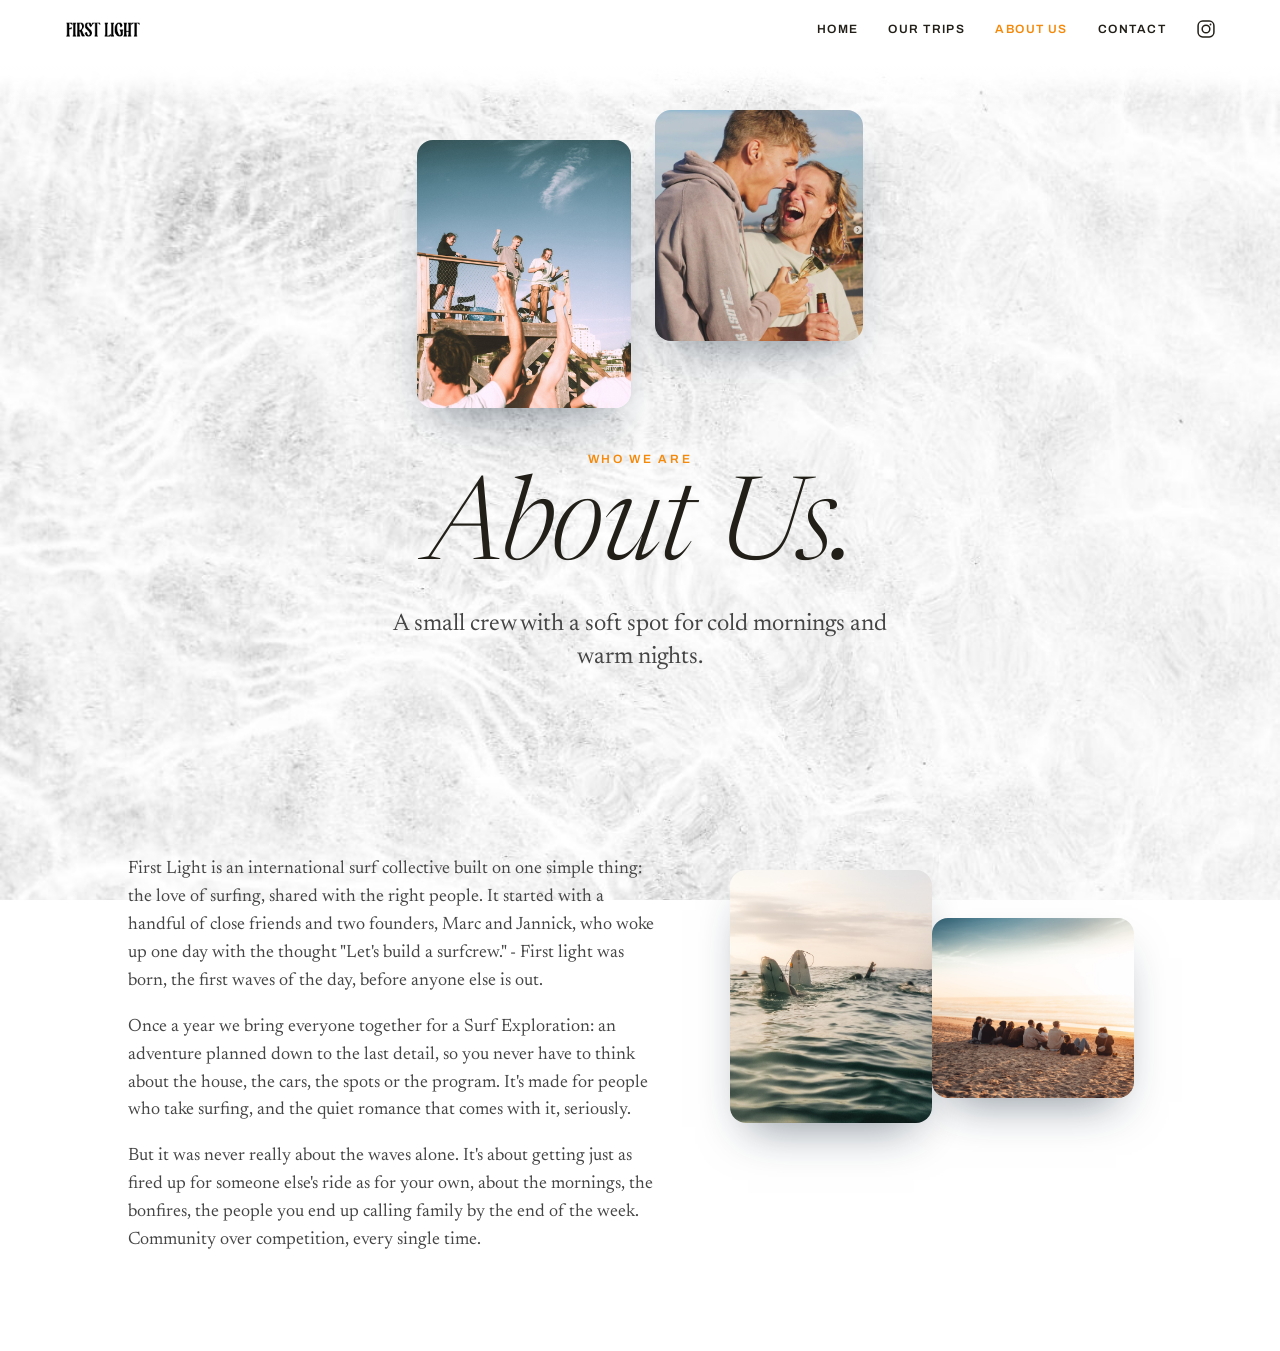
==== commit 5b043170: "SEO/Social-Meta (Titel, Description, OpenGraph/Twitter + Share-Bild) fuer alle Seiten; Home-Hero-Fot" ====
--- a/about/index.html
+++ b/about/index.html
@@ -4,8 +4,23 @@
   <meta charset="utf-8">
   <meta name="viewport" content="width=device-width, initial-scale=1">
   <meta name="theme-color" content="#ffffff">
-  <title>About Us — First Light</title>
-  <meta name="description" content="First Light is an international surf collective built on the love of surfing, shared with the right people. Community over competition, every single time.">
+  <title>About Us | First Light Surf Collective</title>
+  <meta name="description" content="Meet the crew behind First Light: an international surf gang creating perfectly planned adventures and lifetime memories, once a year.">
+
+  <!-- Open Graph / Social-Vorschau (WhatsApp, Facebook, LinkedIn, iMessage …). -->
+  <meta property="og:type" content="website">
+  <meta property="og:site_name" content="First Light">
+  <meta property="og:url" content="https://firstlight.pt/about/">
+  <meta property="og:title" content="About Us | First Light">
+  <meta property="og:description" content="Who we are: an international surf gang creating adventures and lifetime memories, once a year.">
+  <meta property="og:image" content="https://firstlight.pt/assets/web-ph-home-surfers.jpg">
+  <meta property="og:image:width" content="1500">
+  <meta property="og:image:height" content="1000">
+  <meta property="og:image:alt" content="First Light — surfers walking the beach at first light">
+  <meta name="twitter:card" content="summary_large_image">
+  <meta name="twitter:title" content="About Us | First Light">
+  <meta name="twitter:description" content="Who we are: an international surf gang creating adventures and lifetime memories, once a year.">
+  <meta name="twitter:image" content="https://firstlight.pt/assets/web-ph-home-surfers.jpg">
 
   <link rel="preconnect" href="https://fonts.googleapis.com">
   <link rel="preconnect" href="https://fonts.gstatic.com" crossorigin>
--- a/styles.css
+++ b/styles.css
@@ -153,6 +153,23 @@
     rgba(255,255,255,.22) 82%, rgba(255,255,255,0) 100%);
 }
 
+/* Desktop-Overscroll (Gummiband oben): Über dem weißen Header-Balken soll nur
+   WEISS erscheinen, nicht der fixe Wasser-Hintergrund. Dieser weiße Streifen
+   hängt am (mit dem Inhalt mitfedernden) Header und liegt normalerweise
+   außerhalb des Bildschirms – erst beim Hochziehen wird er sichtbar und
+   verdeckt den fest stehenden Wasser-Hintergrund (.site-bg). */
+@media (min-width: 900px) {
+  .site-header::before {
+    content: "";
+    position: absolute;
+    left: 0; right: 0;
+    bottom: 100%;          /* direkt über dem Balken, nach oben verlängert */
+    height: 100vh;
+    background: #ffffff;
+    pointer-events: none;
+  }
+}
+
 /* … aber Logo, Navi & Burger schon */
 .header-inner {
   position: relative;   /* liegt damit ÜBER dem .header-veil-Hintergrund */
@@ -446,9 +463,19 @@
 .reel {
   position: relative;
   width: 100%; aspect-ratio: 9/16;
-  overflow: hidden; background: #d4dadd;
-}
-.reel video { position: absolute; inset: 0; z-index: 1; width: 100%; height: 100%; object-fit: cover; }
+  overflow: hidden;
+  /* Poster als Hintergrund: sofort sichtbar, während Mux lädt – und als
+     Rückfall, falls das Video-Skript mal nicht lädt. */
+  background: #d4dadd url('/assets/reel-poster.jpg') center center / cover no-repeat;
+}
+.reel video,
+.reel mux-video {
+  position: absolute; inset: 0; z-index: 1;
+  width: 100%; height: 100%;
+  object-fit: cover;            /* füllt das 9/16-Feld, beschneidet Überstand */
+  --media-object-fit: cover;    /* dito für den Mux-Baustein */
+  display: block;
+}
 .reel__overlay {
   position: absolute; inset: 0; z-index: 2;
   display: flex; flex-direction: column; align-items: center; justify-content: center; gap: 16px;
@@ -573,7 +600,7 @@
 .trip-copy { position: relative; z-index: 2; }
 .trip-copy .eyebrow,
 .trip-copy .label { font: 500 11px/1 var(--font-mono); letter-spacing: .08em; color: var(--color-accent); margin-bottom: 8px; }
-.trip-copy h2 { margin: 0 0 8px; font: 400 clamp(34px,4.5vw,52px)/1.02 var(--font-serif); color: var(--color-ink); }
+.trip-copy h2 { margin: 0 0 8px; font: italic 400 clamp(34px,4.5vw,52px)/1.02 var(--font-serif); color: var(--color-ink); }
 .trip-copy p  { margin: 0; font: 400 18px/1.4 var(--font-serif); color: var(--color-muted); max-width: 300px; }
 
 /* Foto-Cluster eines Trips (drei überlappende Fotos).
